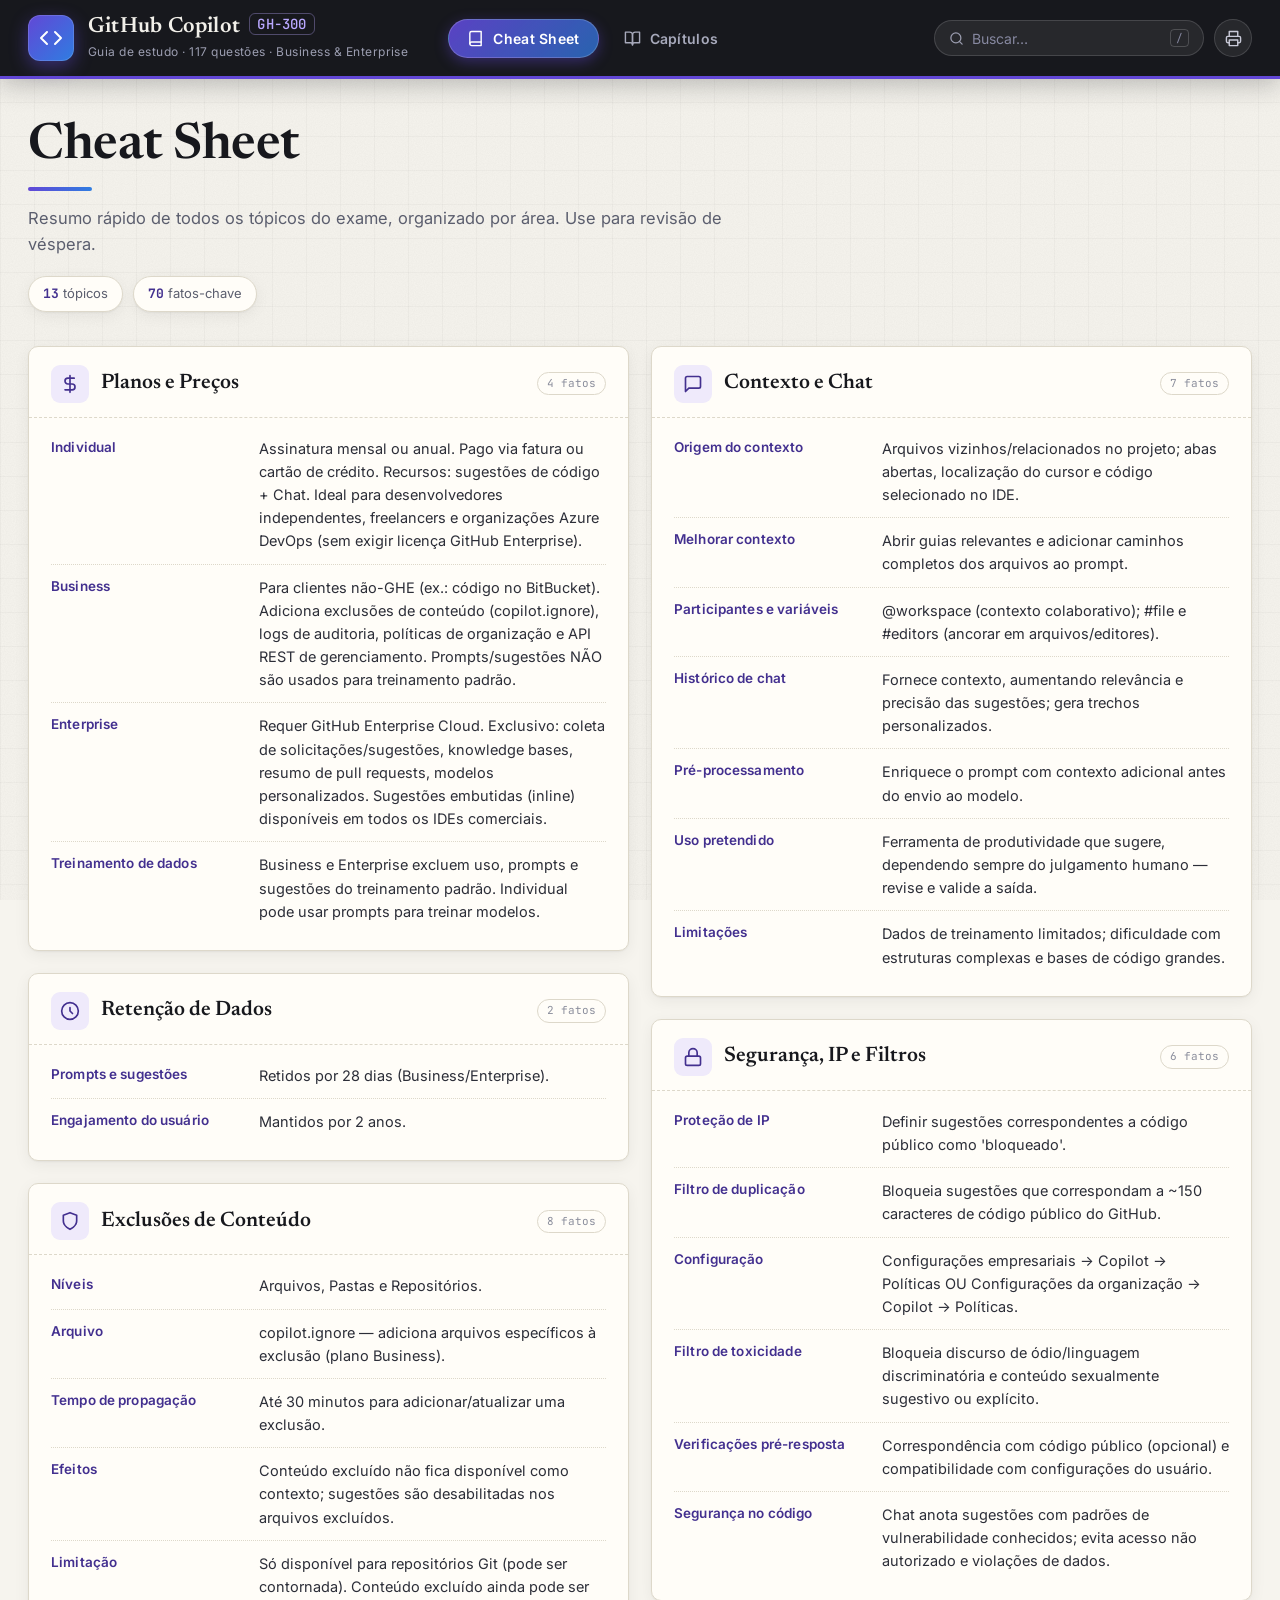
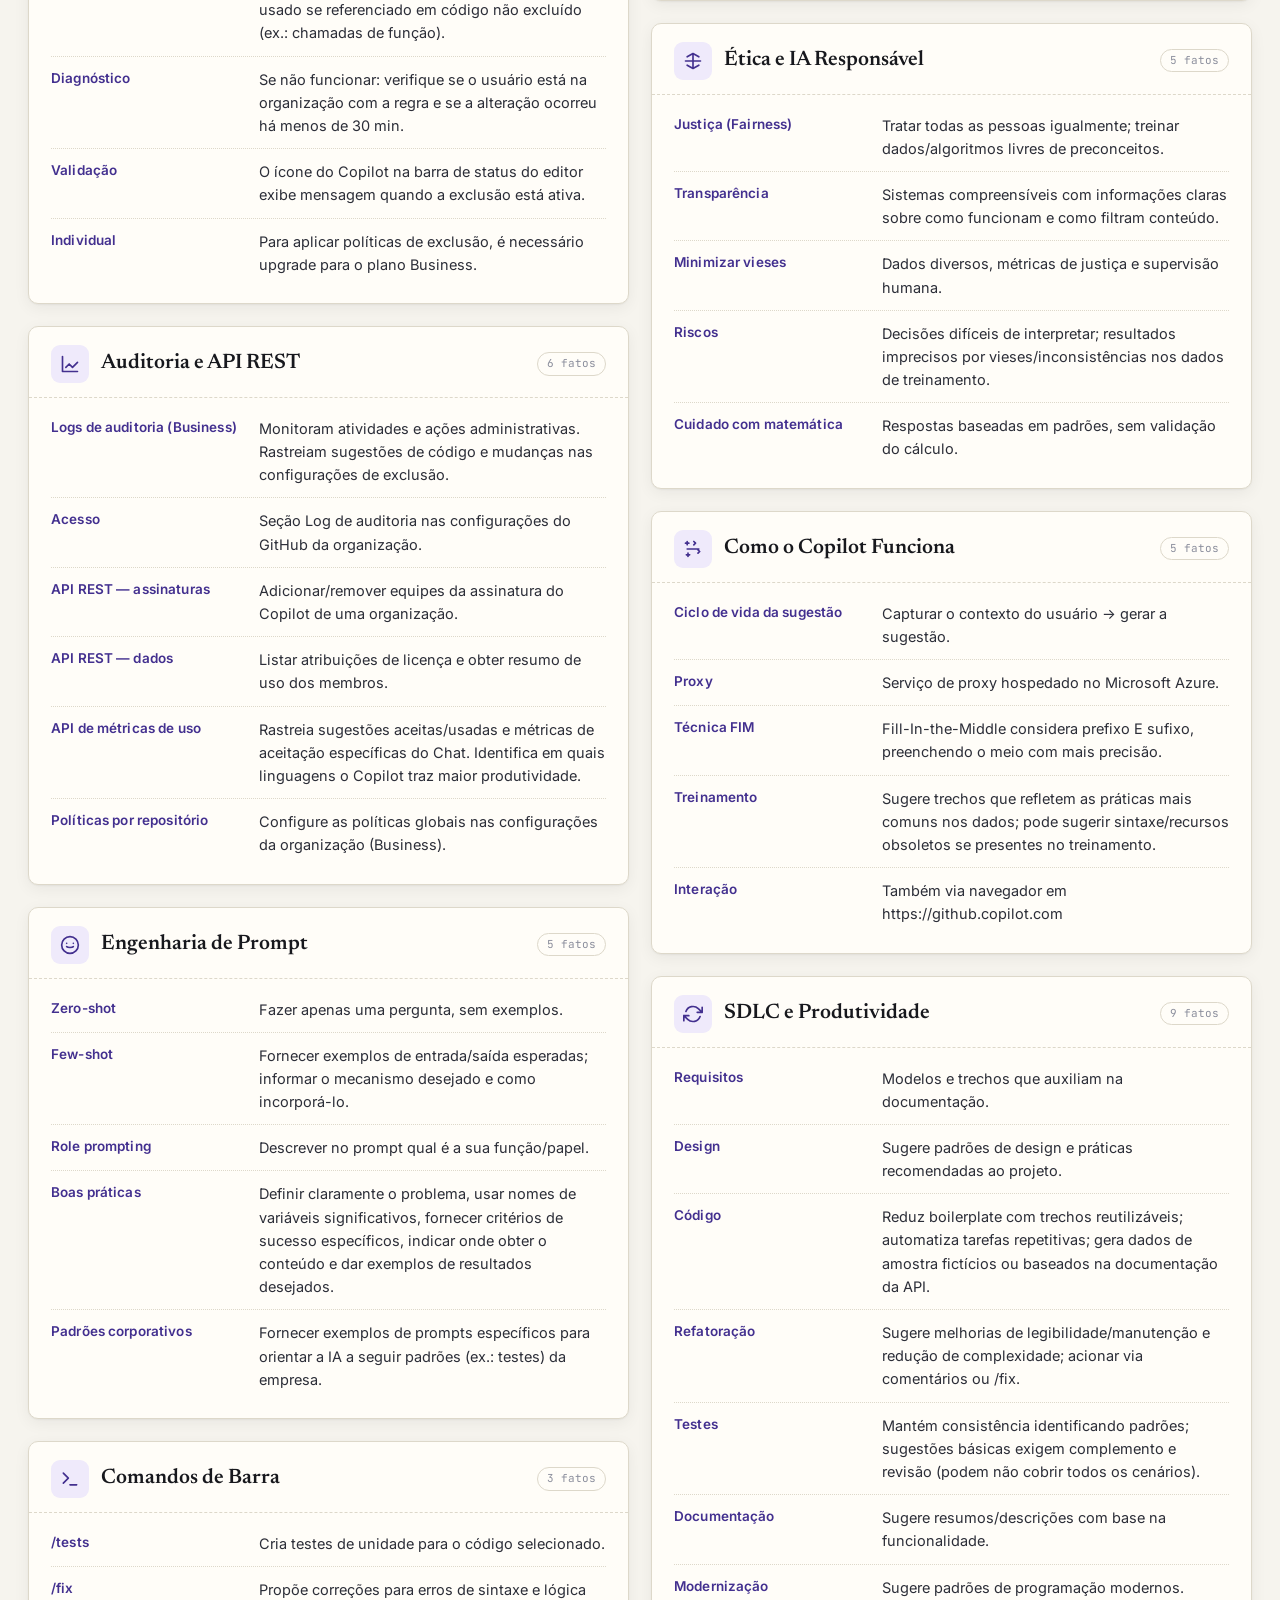
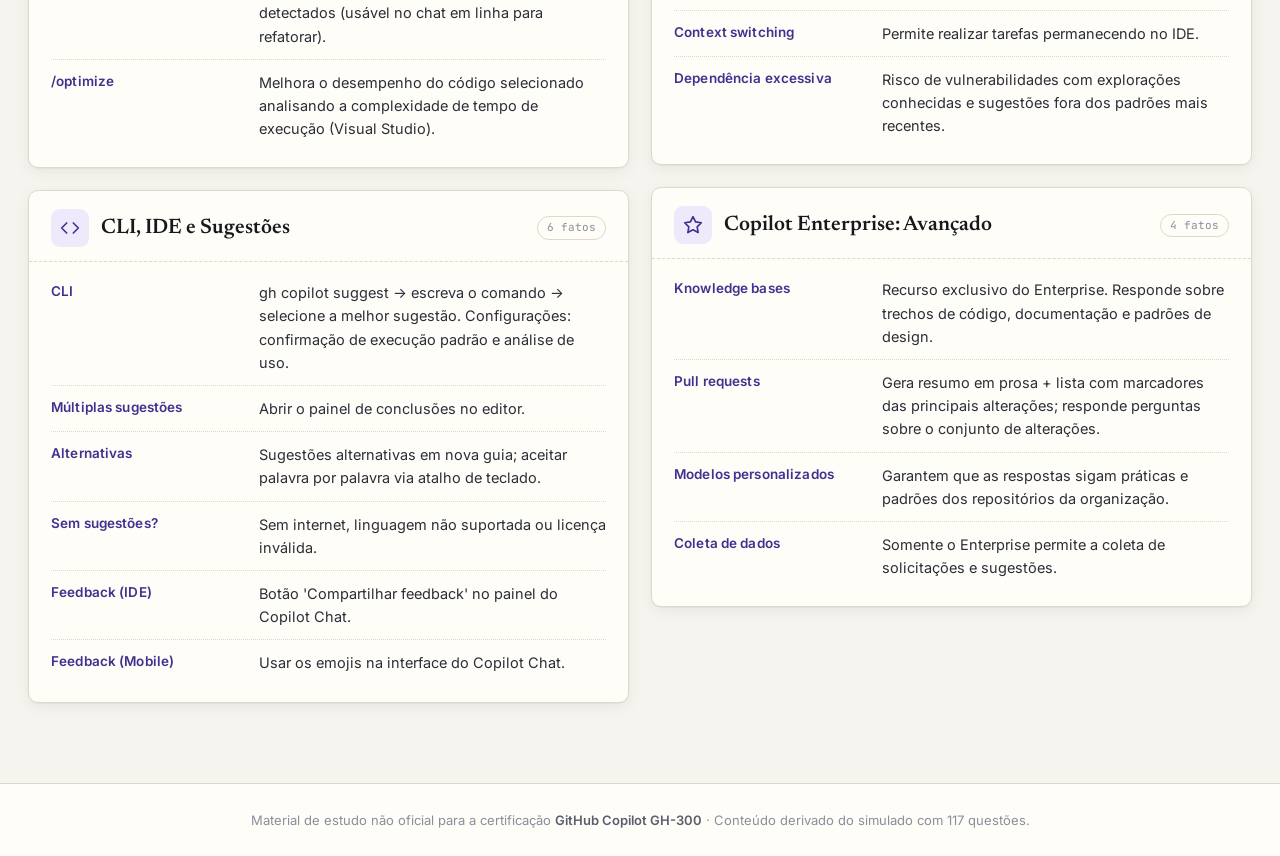
==== index.html @ 43fcfc00 "feat(core): initial version" ====
<!DOCTYPE html>
<html lang="pt-BR">
<head>
<meta charset="UTF-8">
<meta name="viewport" content="width=device-width, initial-scale=1.0">
<title>GH-300 · GitHub Copilot — Guia de Estudo</title>
<meta name="description" content="Cheat sheet e conteúdo das questões em capítulos para estudo da certificação GitHub Copilot GH-300.">
<link rel="preconnect" href="https://fonts.googleapis.com">
<link rel="preconnect" href="https://fonts.gstatic.com" crossorigin>
<link href="https://fonts.googleapis.com/css2?family=Newsreader:ital,opsz,wght@0,6..72,400;0,6..72,500;0,6..72,600;1,6..72,400&family=Inter:wght@400;500;600;700&family=JetBrains+Mono:wght@400;500&display=swap" rel="stylesheet">
<link rel="stylesheet" href="styles.css">
<link rel="icon" href="data:image/svg+xml,<svg xmlns='http://www.w3.org/2000/svg' viewBox='0 0 100 100'><text y='.9em' font-size='90'>📘</text></svg>">
</head>
<body>

<header class="site-header">
  <div class="header-inner">
    <div class="brand">
      <div class="brand-mark">
        <svg viewBox="0 0 24 24" fill="none" stroke="currentColor" stroke-width="2" stroke-linecap="round" stroke-linejoin="round"><polyline points="16 18 22 12 16 6"></polyline><polyline points="8 6 2 12 8 18"></polyline></svg>
      </div>
      <div class="brand-text">
        <h1>GitHub Copilot <span>GH-300</span></h1>
        <p>Guia de estudo · 117 questões · Business &amp; Enterprise</p>
      </div>
    </div>

    <nav class="tabs" role="tablist" aria-label="Seções">
      <button class="tab active" role="tab" data-tab="cheatsheet" aria-selected="true">
        <svg viewBox="0 0 24 24" fill="none" stroke="currentColor" stroke-width="2" stroke-linecap="round" stroke-linejoin="round"><path d="M4 19.5A2.5 2.5 0 0 1 6.5 17H20"></path><path d="M6.5 2H20v20H6.5A2.5 2.5 0 0 1 4 19.5v-15A2.5 2.5 0 0 1 6.5 2z"></path></svg>
        Cheat Sheet
      </button>
      <button class="tab" role="tab" data-tab="capitulos" aria-selected="false">
        <svg viewBox="0 0 24 24" fill="none" stroke="currentColor" stroke-width="2" stroke-linecap="round" stroke-linejoin="round"><path d="M2 3h6a4 4 0 0 1 4 4v14a3 3 0 0 0-3-3H2z"></path><path d="M22 3h-6a4 4 0 0 0-4 4v14a3 3 0 0 1 3-3h7z"></path></svg>
        Capítulos
      </button>
    </nav>

    <div class="header-tools">
      <div class="search-wrap">
        <svg class="search-icon" viewBox="0 0 24 24" fill="none" stroke="currentColor" stroke-width="2" stroke-linecap="round" stroke-linejoin="round"><circle cx="11" cy="11" r="8"></circle><line x1="21" y1="21" x2="16.65" y2="16.65"></line></svg>
        <input id="search" type="search" placeholder="Buscar…" autocomplete="off" aria-label="Buscar conteúdo">
        <kbd>/</kbd>
      </div>
      <button id="btn-print" class="icon-btn" title="Imprimir" aria-label="Imprimir">
        <svg viewBox="0 0 24 24" fill="none" stroke="currentColor" stroke-width="2" stroke-linecap="round" stroke-linejoin="round"><polyline points="6 9 6 2 18 2 18 9"></polyline><path d="M6 18H4a2 2 0 0 1-2-2v-5a2 2 0 0 1 2-2h16a2 2 0 0 1 2 2v5a2 2 0 0 1-2 2h-2"></path><rect x="6" y="14" width="12" height="8"></rect></svg>
      </button>
    </div>
  </div>
</header>

<main class="container">

  <!-- ═══════════ ABA: CHEAT SHEET ═══════════ -->
  <section id="view-cheatsheet" class="view active" role="tabpanel">
    <div class="view-intro">
      <h2>Cheat Sheet</h2>
      <p>Resumo rápido de todos os tópicos do exame, organizado por área. Use para revisão de véspera.</p>
      <div class="stat-row">
        <span class="stat"><strong id="stat-topics">0</strong> tópicos</span>
        <span class="stat"><strong id="stat-facts">0</strong> fatos-chave</span>
      </div>
    </div>
    <div id="cheatsheet-grid" class="cs-grid"></div>
    <p id="cs-empty" class="empty-msg hidden">Nenhum item encontrado para sua busca.</p>
  </section>

  <!-- ═══════════ ABA: CAPÍTULOS ═══════════ -->
  <section id="view-capitulos" class="view" role="tabpanel">
    <div class="chapters-layout">
      <aside class="chapter-nav" aria-label="Capítulos">
        <h3>Capítulos</h3>
        <ol id="chapter-list"></ol>
        <div class="nav-progress">
          <div class="progress-label"><span>Progresso de estudo</span><span id="progress-text">0 / 117</span></div>
          <div class="progress-bar"><div id="progress-fill"></div></div>
          <button id="btn-reset" class="btn-ghost">Limpar marcações</button>
        </div>
      </aside>

      <div class="chapter-content">
        <div class="view-intro">
          <h2>Conteúdo das Questões por Capítulo</h2>
          <p>As 117 questões do simulado agrupadas por tema, em formato de estudo: enunciado + resposta correta. Marque como estudado para acompanhar seu progresso.</p>
        </div>
        <div id="chapters-container"></div>
        <p id="ch-empty" class="empty-msg hidden">Nenhuma questão encontrada para sua busca.</p>
      </div>
    </div>
  </section>

</main>

<footer class="site-footer">
  <p>Material de estudo não oficial para a certificação <strong>GitHub Copilot GH-300</strong> · Conteúdo derivado do simulado com 117 questões.</p>
</footer>

<script src="data.js"></script>
<script src="cheatsheet.js"></script>
<script src="app.js"></script>
</body>
</html>
---- styles.css ----
/* ═══════════════════════════════════════════════
   GH-300 · Guia de Estudo — identidade visual
   Papel quente + tinta, serif de leitura,
   acento "Copilot" violeta/azul
   ═══════════════════════════════════════════════ */

:root {
  --ink: #17181d;
  --ink-2: #2c2e38;
  --ink-3: #5b5e6e;
  --ink-4: #8b8e9c;
  --paper: #f6f4ee;
  --paper-2: #fffdf8;
  --paper-3: #ece8dd;
  --line: #ddd8ca;
  --line-2: #c9c3b1;
  --accent: #6247d6;
  --accent-2: #2f7de1;
  --accent-soft: #efeafb;
  --accent-ink: #43308f;
  --green: #1a7f37;
  --green-soft: #e6f4ea;
  --amber: #9a6700;
  --header-h: 76px;
  --radius: 10px;
  --shadow-1: 0 1px 2px rgba(23, 24, 29, .05), 0 4px 16px rgba(23, 24, 29, .06);
  --shadow-2: 0 2px 6px rgba(23, 24, 29, .08), 0 14px 40px rgba(23, 24, 29, .12);
  --font-display: "Newsreader", Georgia, serif;
  --font-body: "Inter", system-ui, sans-serif;
  --font-mono: "JetBrains Mono", ui-monospace, monospace;
}

* { margin: 0; padding: 0; box-sizing: border-box; }

html { scroll-behavior: smooth; scroll-padding-top: calc(var(--header-h) + 24px); }

body {
  font-family: var(--font-body);
  background: var(--paper);
  color: var(--ink);
  line-height: 1.6;
  font-size: 16px;
  -webkit-font-smoothing: antialiased;
  position: relative;
}

/* textura de papel + grade sutil */
body::before {
  content: "";
  position: fixed;
  inset: 0;
  pointer-events: none;
  z-index: 0;
  background-image:
    url("data:image/svg+xml,%3Csvg xmlns='http://www.w3.org/2000/svg' width='140' height='140'%3E%3Cfilter id='n'%3E%3CfeTurbulence type='fractalNoise' baseFrequency='.9' numOctaves='2'/%3E%3CfeColorMatrix values='0 0 0 0 0 0 0 0 0 0 0 0 0 0 0 0 0 0 .035 0'/%3E%3C/filter%3E%3Crect width='140' height='140' filter='url(%23n)'/%3E%3C/svg%3E"),
    linear-gradient(rgba(23,24,29,.028) 1px, transparent 1px),
    linear-gradient(90deg, rgba(23,24,29,.028) 1px, transparent 1px);
  background-size: 140px 140px, 34px 34px, 34px 34px;
}

main, header, footer { position: relative; z-index: 1; }

::selection { background: var(--accent); color: #fff; }

mark {
  background: #ffe9a8;
  color: var(--ink);
  border-radius: 3px;
  padding: 0 2px;
}

.hidden { display: none !important; }

/* ═══════════ HEADER ═══════════ */

.site-header {
  position: sticky;
  top: 0;
  z-index: 50;
  background: var(--ink);
  color: #f2f0ea;
  border-bottom: 3px solid var(--accent);
  box-shadow: 0 6px 24px rgba(23, 24, 29, .25);
}

.header-inner {
  max-width: 1280px;
  margin: 0 auto;
  min-height: var(--header-h);
  padding: 12px 28px;
  display: flex;
  align-items: center;
  gap: 28px;
  flex-wrap: wrap;
}

.brand { display: flex; align-items: center; gap: 14px; }

.brand-mark {
  width: 46px; height: 46px;
  display: grid; place-items: center;
  border-radius: 12px;
  background: linear-gradient(135deg, var(--accent) 0%, var(--accent-2) 100%);
  color: #fff;
  box-shadow: 0 0 0 1px rgba(255,255,255,.14) inset, 0 6px 18px rgba(98, 71, 214, .45);
  flex-shrink: 0;
}
.brand-mark svg { width: 24px; height: 24px; }

.brand-text h1 {
  font-family: var(--font-display);
  font-size: 22px;
  font-weight: 600;
  letter-spacing: .01em;
  line-height: 1.15;
}
.brand-text h1 span {
  font-family: var(--font-mono);
  font-size: 14px;
  font-weight: 500;
  color: #b9a8ff;
  border: 1px solid rgba(185, 168, 255, .35);
  border-radius: 6px;
  padding: 1px 7px;
  vertical-align: 3px;
  margin-left: 4px;
}
.brand-text p {
  font-size: 12px;
  color: #9b9db0;
  letter-spacing: .04em;
  margin-top: 1px;
}

/* ── Abas ── */
.tabs { display: flex; gap: 6px; margin-left: 12px; }

.tab {
  appearance: none;
  border: 1px solid transparent;
  background: transparent;
  color: #a7a9bb;
  font-family: var(--font-body);
  font-size: 14px;
  font-weight: 600;
  letter-spacing: .02em;
  padding: 10px 18px;
  border-radius: 999px;
  cursor: pointer;
  display: inline-flex;
  align-items: center;
  gap: 9px;
  transition: color .25s, background .25s, border-color .25s, transform .15s;
  position: relative;
}
.tab svg { width: 17px; height: 17px; }
.tab:hover { color: #fff; background: rgba(255,255,255,.07); }
.tab:active { transform: scale(.97); }
.tab.active {
  color: #fff;
  background: linear-gradient(135deg, rgba(98,71,214,.9), rgba(47,125,225,.75));
  border-color: rgba(255,255,255,.18);
  box-shadow: 0 4px 14px rgba(98, 71, 214, .4);
}
.tab:focus-visible { outline: 2px solid #b9a8ff; outline-offset: 2px; }

/* ── Ferramentas ── */
.header-tools { margin-left: auto; display: flex; align-items: center; gap: 10px; }

.search-wrap {
  display: flex; align-items: center; gap: 8px;
  background: rgba(255,255,255,.07);
  border: 1px solid rgba(255,255,255,.14);
  border-radius: 999px;
  padding: 8px 14px;
  transition: border-color .25s, background .25s, box-shadow .25s;
}
.search-wrap:focus-within {
  border-color: var(--accent-2);
  background: rgba(255,255,255,.11);
  box-shadow: 0 0 0 3px rgba(47, 125, 225, .25);
}
.search-icon { width: 15px; height: 15px; color: #9b9db0; flex-shrink: 0; }
#search {
  appearance: none; border: none; background: transparent; outline: none;
  color: #f2f0ea; font-family: var(--font-body); font-size: 14px;
  width: 190px;
}
#search::placeholder { color: #8688a0; }
#search::-webkit-search-cancel-button { filter: invert(.7); cursor: pointer; }
.search-wrap kbd {
  font-family: var(--font-mono); font-size: 11px;
  color: #8688a0; border: 1px solid rgba(255,255,255,.18);
  border-radius: 4px; padding: 0 5px; line-height: 1.5;
}

.icon-btn {
  appearance: none; cursor: pointer;
  width: 38px; height: 38px;
  display: grid; place-items: center;
  background: rgba(255,255,255,.07);
  border: 1px solid rgba(255,255,255,.14);
  border-radius: 50%;
  color: #c9cad8;
  transition: color .2s, background .2s, transform .15s, border-color .2s;
}
.icon-btn svg { width: 17px; height: 17px; }
.icon-btn:hover { color: #fff; background: rgba(255,255,255,.14); border-color: rgba(255,255,255,.3); transform: rotate(-4deg); }

/* ═══════════ LAYOUT GERAL ═══════════ */

.container { max-width: 1280px; margin: 0 auto; padding: 40px 28px 80px; }

.view { display: none; }
.view.active { display: block; animation: viewIn .45s cubic-bezier(.22,.9,.35,1) both; }

@keyframes viewIn {
  from { opacity: 0; transform: translateY(14px); }
  to { opacity: 1; transform: none; }
}

.view-intro { margin-bottom: 34px; max-width: 720px; }
.view-intro h2 {
  font-family: var(--font-display);
  font-size: clamp(34px, 5vw, 50px);
  font-weight: 600;
  line-height: 1.08;
  letter-spacing: -.01em;
}
.view-intro h2::after {
  content: "";
  display: block;
  width: 64px; height: 4px;
  margin-top: 14px;
  border-radius: 2px;
  background: linear-gradient(90deg, var(--accent), var(--accent-2));
}
.view-intro p { margin-top: 14px; color: var(--ink-3); font-size: 16.5px; }

.stat-row { display: flex; gap: 10px; margin-top: 18px; flex-wrap: wrap; }
.stat {
  font-size: 13px; color: var(--ink-3);
  background: var(--paper-2);
  border: 1px solid var(--line);
  border-radius: 999px;
  padding: 6px 14px;
  box-shadow: var(--shadow-1);
}
.stat strong { color: var(--accent-ink); font-family: var(--font-mono); font-size: 13px; }

.empty-msg {
  text-align: center; color: var(--ink-4);
  font-family: var(--font-display); font-style: italic; font-size: 19px;
  padding: 60px 0;
}

/* ═══════════ CHEAT SHEET ═══════════ */

.cs-grid {
  columns: 2;
  column-gap: 22px;
}

.cs-card {
  break-inside: avoid;
  background: var(--paper-2);
  border: 1px solid var(--line);
  border-radius: var(--radius);
  margin-bottom: 22px;
  box-shadow: var(--shadow-1);
  overflow: hidden;
  position: relative;
  transition: box-shadow .3s, transform .3s, border-color .3s;
}
.cs-card::before {
  content: "";
  position: absolute; top: 0; left: 0; right: 0; height: 3px;
  background: linear-gradient(90deg, var(--accent), var(--accent-2));
  transform: scaleX(0);
  transform-origin: left;
  transition: transform .45s cubic-bezier(.22,.9,.35,1);
}
.cs-card:hover { box-shadow: var(--shadow-2); transform: translateY(-3px); border-color: var(--line-2); }
.cs-card:hover::before { transform: scaleX(1); }

.cs-card-head {
  display: flex; align-items: center; gap: 12px;
  padding: 18px 22px 14px;
  border-bottom: 1px dashed var(--line);
}
.cs-icon {
  width: 38px; height: 38px; flex-shrink: 0;
  display: grid; place-items: center;
  border-radius: 9px;
  background: var(--accent-soft);
  color: var(--accent-ink);
  transition: transform .35s cubic-bezier(.34,1.56,.64,1), background .3s;
}
.cs-icon svg { width: 20px; height: 20px; }
.cs-card:hover .cs-icon { transform: rotate(-6deg) scale(1.08); background: #e3daf8; }

.cs-card-head h3 {
  font-family: var(--font-display);
  font-size: 21px; font-weight: 600; line-height: 1.2;
}
.cs-card-head .cs-count {
  margin-left: auto;
  font-family: var(--font-mono); font-size: 11px;
  color: var(--ink-4);
  border: 1px solid var(--line);
  border-radius: 999px;
  padding: 2px 9px;
  white-space: nowrap;
}

.cs-items { padding: 8px 22px 16px; }

.cs-item {
  display: grid;
  grid-template-columns: minmax(120px, 190px) 1fr;
  gap: 4px 18px;
  padding: 11px 0;
  border-bottom: 1px dotted var(--line);
}
.cs-item:last-child { border-bottom: none; }
.cs-item dt {
  font-weight: 600; font-size: 13.5px; color: var(--accent-ink);
  letter-spacing: .01em;
}
.cs-item dd { font-size: 14.5px; color: var(--ink-2); }
.cs-item dd code, .q-answer code, .q-text code {
  font-family: var(--font-mono); font-size: .88em;
  background: var(--paper-3); border: 1px solid var(--line);
  border-radius: 4px; padding: 1px 5px; color: var(--ink-2);
}

/* ═══════════ CAPÍTULOS ═══════════ */

.chapters-layout { display: grid; grid-template-columns: 268px 1fr; gap: 36px; align-items: start; }

/* ── Nav lateral sticky ── */
.chapter-nav {
  position: sticky;
  top: calc(var(--header-h) + 26px);
  background: var(--paper-2);
  border: 1px solid var(--line);
  border-radius: var(--radius);
  box-shadow: var(--shadow-1);
  padding: 18px 0 14px;
  max-height: calc(100vh - var(--header-h) - 52px);
  overflow-y: auto;
  scrollbar-width: thin;
}
.chapter-nav > h3 {
  font-family: var(--font-mono);
  font-size: 11px; font-weight: 500;
  text-transform: uppercase; letter-spacing: .14em;
  color: var(--ink-4);
  padding: 0 18px 12px;
  border-bottom: 1px solid var(--line);
}
.chapter-nav ol { list-style: none; counter-reset: none; padding: 8px 10px; }

.chapter-nav li a {
  display: flex; align-items: baseline; gap: 10px;
  padding: 8px 10px;
  border-radius: 8px;
  text-decoration: none;
  color: var(--ink-2);
  font-size: 13.5px; font-weight: 500;
  line-height: 1.35;
  transition: background .2s, color .2s, padding-left .2s;
  border-left: 2px solid transparent;
}
.chapter-nav li a .nav-num {
  font-family: var(--font-mono); font-size: 11px;
  color: var(--ink-4); flex-shrink: 0; width: 20px;
}
.chapter-nav li a .nav-count {
  margin-left: auto;
  font-family: var(--font-mono); font-size: 10.5px;
  color: var(--ink-4);
  background: var(--paper-3);
  border-radius: 999px; padding: 1px 7px;
  flex-shrink: 0;
}
.chapter-nav li a:hover { background: var(--accent-soft); color: var(--accent-ink); padding-left: 14px; }
.chapter-nav li a.current {
  background: var(--accent-soft);
  color: var(--accent-ink);
  border-left-color: var(--accent);
  font-weight: 600;
}

.nav-progress { padding: 14px 18px 6px; border-top: 1px solid var(--line); margin-top: 8px; }
.progress-label {
  display: flex; justify-content: space-between;
  font-family: var(--font-mono); font-size: 11px;
  color: var(--ink-4); margin-bottom: 8px;
}
.progress-bar {
  height: 8px; border-radius: 99px;
  background: var(--paper-3);
  border: 1px solid var(--line);
  overflow: hidden;
}
#progress-fill {
  height: 100%; width: 0%;
  border-radius: 99px;
  background: linear-gradient(90deg, var(--accent), var(--accent-2));
  transition: width .6s cubic-bezier(.22,.9,.35,1);
  position: relative;
}
.btn-ghost {
  margin-top: 12px; width: 100%;
  appearance: none; cursor: pointer;
  background: transparent;
  border: 1px solid var(--line-2);
  border-radius: 8px;
  color: var(--ink-3);
  font-family: var(--font-body); font-size: 12.5px; font-weight: 500;
  padding: 7px 0;
  transition: color .2s, border-color .2s, background .2s;
}
.btn-ghost:hover { color: var(--accent-ink); border-color: var(--accent); background: var(--accent-soft); }

/* ── Capítulo ── */
.chapter {
  margin-bottom: 56px;
  scroll-margin-top: calc(var(--header-h) + 24px);
}

.chapter-head {
  display: flex; gap: 20px; align-items: flex-start;
  padding-bottom: 18px;
  border-bottom: 2px solid var(--ink);
  margin-bottom: 22px;
}
.chapter-bignum {
  font-family: var(--font-display);
  font-size: 76px; font-weight: 600;
  line-height: .85;
  color: transparent;
  -webkit-text-stroke: 1.6px var(--accent);
  letter-spacing: -.02em;
  flex-shrink: 0;
  transition: color .4s, transform .4s;
  user-select: none;
}
.chapter:hover .chapter-bignum { color: var(--accent-soft); transform: translateY(-2px); }

.chapter-head h3 {
  font-family: var(--font-display);
  font-size: clamp(24px, 3vw, 32px);
  font-weight: 600; line-height: 1.15;
}
.chapter-head .chapter-kicker {
  font-family: var(--font-mono); font-size: 11px;
  text-transform: uppercase; letter-spacing: .16em;
  color: var(--accent-ink);
  display: block; margin-bottom: 6px;
}
.chapter-head p { color: var(--ink-3); font-size: 14.5px; margin-top: 6px; }
.chapter-meta {
  margin-left: auto; text-align: right; flex-shrink: 0;
  font-family: var(--font-mono); font-size: 11.5px; color: var(--ink-4);
}
.chapter-meta strong { display: block; font-size: 20px; color: var(--ink-2); font-family: var(--font-display); }

/* ── Cartão de questão (formato estudo) ── */
.q-card {
  background: var(--paper-2);
  border: 1px solid var(--line);
  border-left: 3px solid var(--line-2);
  border-radius: var(--radius);
  padding: 18px 22px 16px;
  margin-bottom: 14px;
  box-shadow: var(--shadow-1);
  transition: border-left-color .3s, box-shadow .3s, transform .25s, opacity .3s;
}
.q-card:hover { border-left-color: var(--accent); box-shadow: var(--shadow-2); transform: translateX(3px); }
.q-card.studied { border-left-color: var(--green); background: #fbfdf9; }
.q-card.studied .q-badge { background: var(--green-soft); color: var(--green); border-color: #bfe3c9; }

.q-top { display: flex; align-items: center; gap: 10px; margin-bottom: 10px; }
.q-badge {
  font-family: var(--font-mono); font-size: 11px; font-weight: 500;
  color: var(--accent-ink);
  background: var(--accent-soft);
  border: 1px solid #d9cff5;
  border-radius: 999px;
  padding: 2px 10px;
  letter-spacing: .03em;
  transition: background .3s, color .3s, border-color .3s;
}
.q-tag {
  font-size: 11px; font-weight: 500;
  color: var(--ink-4);
  font-family: var(--font-mono);
}

.q-studied-label {
  margin-left: auto;
  display: inline-flex; align-items: center; gap: 7px;
  font-size: 12px; color: var(--ink-4);
  cursor: pointer; user-select: none;
  padding: 3px 4px; border-radius: 6px;
  transition: color .2s;
}
.q-studied-label:hover { color: var(--green); }
.q-studied-label input {
  appearance: none; cursor: pointer;
  width: 17px; height: 17px;
  border: 1.5px solid var(--line-2);
  border-radius: 5px;
  background: var(--paper-2);
  display: grid; place-items: center;
  transition: background .2s, border-color .2s, transform .15s;
  flex-shrink: 0;
}
.q-studied-label input::after {
  content: "";
  width: 9px; height: 5px;
  border-left: 2px solid #fff; border-bottom: 2px solid #fff;
  transform: rotate(-45deg) scale(0);
  transition: transform .2s cubic-bezier(.34,1.56,.64,1);
  margin-top: -2px;
}
.q-studied-label input:checked { background: var(--green); border-color: var(--green); }
.q-studied-label input:checked::after { transform: rotate(-45deg) scale(1); }
.q-studied-label input:focus-visible { outline: 2px solid var(--accent); outline-offset: 2px; }
.q-card.studied .q-studied-label { color: var(--green); font-weight: 500; }

.q-text {
  font-family: var(--font-display);
  font-size: 18.5px; font-weight: 500;
  line-height: 1.45; color: var(--ink);
}

.q-answers { margin-top: 12px; padding-left: 2px; }
.q-answers-label {
  font-family: var(--font-mono); font-size: 10.5px;
  text-transform: uppercase; letter-spacing: .14em;
  color: var(--green); font-weight: 500;
  display: flex; align-items: center; gap: 7px;
  margin-bottom: 8px;
}
.q-answers-label::after { content: ""; flex: 1; height: 1px; background: linear-gradient(90deg, #cbe5d3, transparent); }
.q-answers-label svg { width: 13px; height: 13px; }

.q-answer {
  display: flex; gap: 11px; align-items: flex-start;
  background: var(--green-soft);
  border: 1px solid #cfe8d6;
  border-radius: 8px;
  padding: 10px 14px;
  margin-bottom: 7px;
  font-size: 14.5px; color: #1c3a26;
}
.q-answer:last-child { margin-bottom: 0; }
.q-letter {
  font-family: var(--font-mono); font-size: 11.5px; font-weight: 500;
  color: #fff; background: var(--green);
  border-radius: 6px; padding: 1px 8px;
  margin-top: 2px; flex-shrink: 0;
}

/* ═══════════ FOOTER ═══════════ */

.site-footer {
  border-top: 1px solid var(--line);
  background: var(--paper-2);
  padding: 26px 28px;
  text-align: center;
}
.site-footer p { font-size: 13px; color: var(--ink-4); }
.site-footer strong { color: var(--ink-3); font-weight: 600; }

/* ═══════════ REVEAL ═══════════ */

.reveal { opacity: 0; transform: translateY(20px); transition: opacity .55s ease, transform .55s cubic-bezier(.22,.9,.35,1); }
.reveal.visible { opacity: 1; transform: none; }

@media (prefers-reduced-motion: reduce) {
  *, *::before, *::after { animation-duration: .01ms !important; transition-duration: .01ms !important; }
  html { scroll-behavior: auto; }
  .reveal { opacity: 1; transform: none; }
}

/* ═══════════ RESPONSIVO ═══════════ */

@media (max-width: 1080px) {
  .cs-grid { columns: 1; }
  .chapters-layout { grid-template-columns: 1fr; }
  .chapter-nav { position: static; max-height: none; }
  .chapter-nav ol { display: flex; flex-wrap: wrap; gap: 4px; }
  .chapter-nav li a { white-space: nowrap; border: 1px solid var(--line); border-left-width: 2px; }
  .nav-progress { display: none; }
}

@media (max-width: 860px) {
  .header-inner { gap: 14px; padding: 12px 18px; }
  .tabs { margin-left: 0; order: 3; width: 100%; }
  .tab { flex: 1; justify-content: center; }
  .header-tools { order: 2; }
  #search { width: 130px; }
  .container { padding: 28px 18px 60px; }
  .chapter-head { flex-wrap: wrap; }
  .chapter-bignum { font-size: 56px; }
  .chapter-meta { margin-left: 0; text-align: left; }
  .cs-item { grid-template-columns: 1fr; gap: 2px; }
}

/* ═══════════ IMPRESSÃO ═══════════ */

@media print {
  .site-header, .chapter-nav, .site-footer, .q-studied-label, #btn-print { display: none !important; }
  body { background: #fff; }
  body::before { display: none; }
  .view { display: block !important; page-break-before: always; }
  .q-card, .cs-card { box-shadow: none; break-inside: avoid; }
  .container { max-width: none; padding: 0; }
}
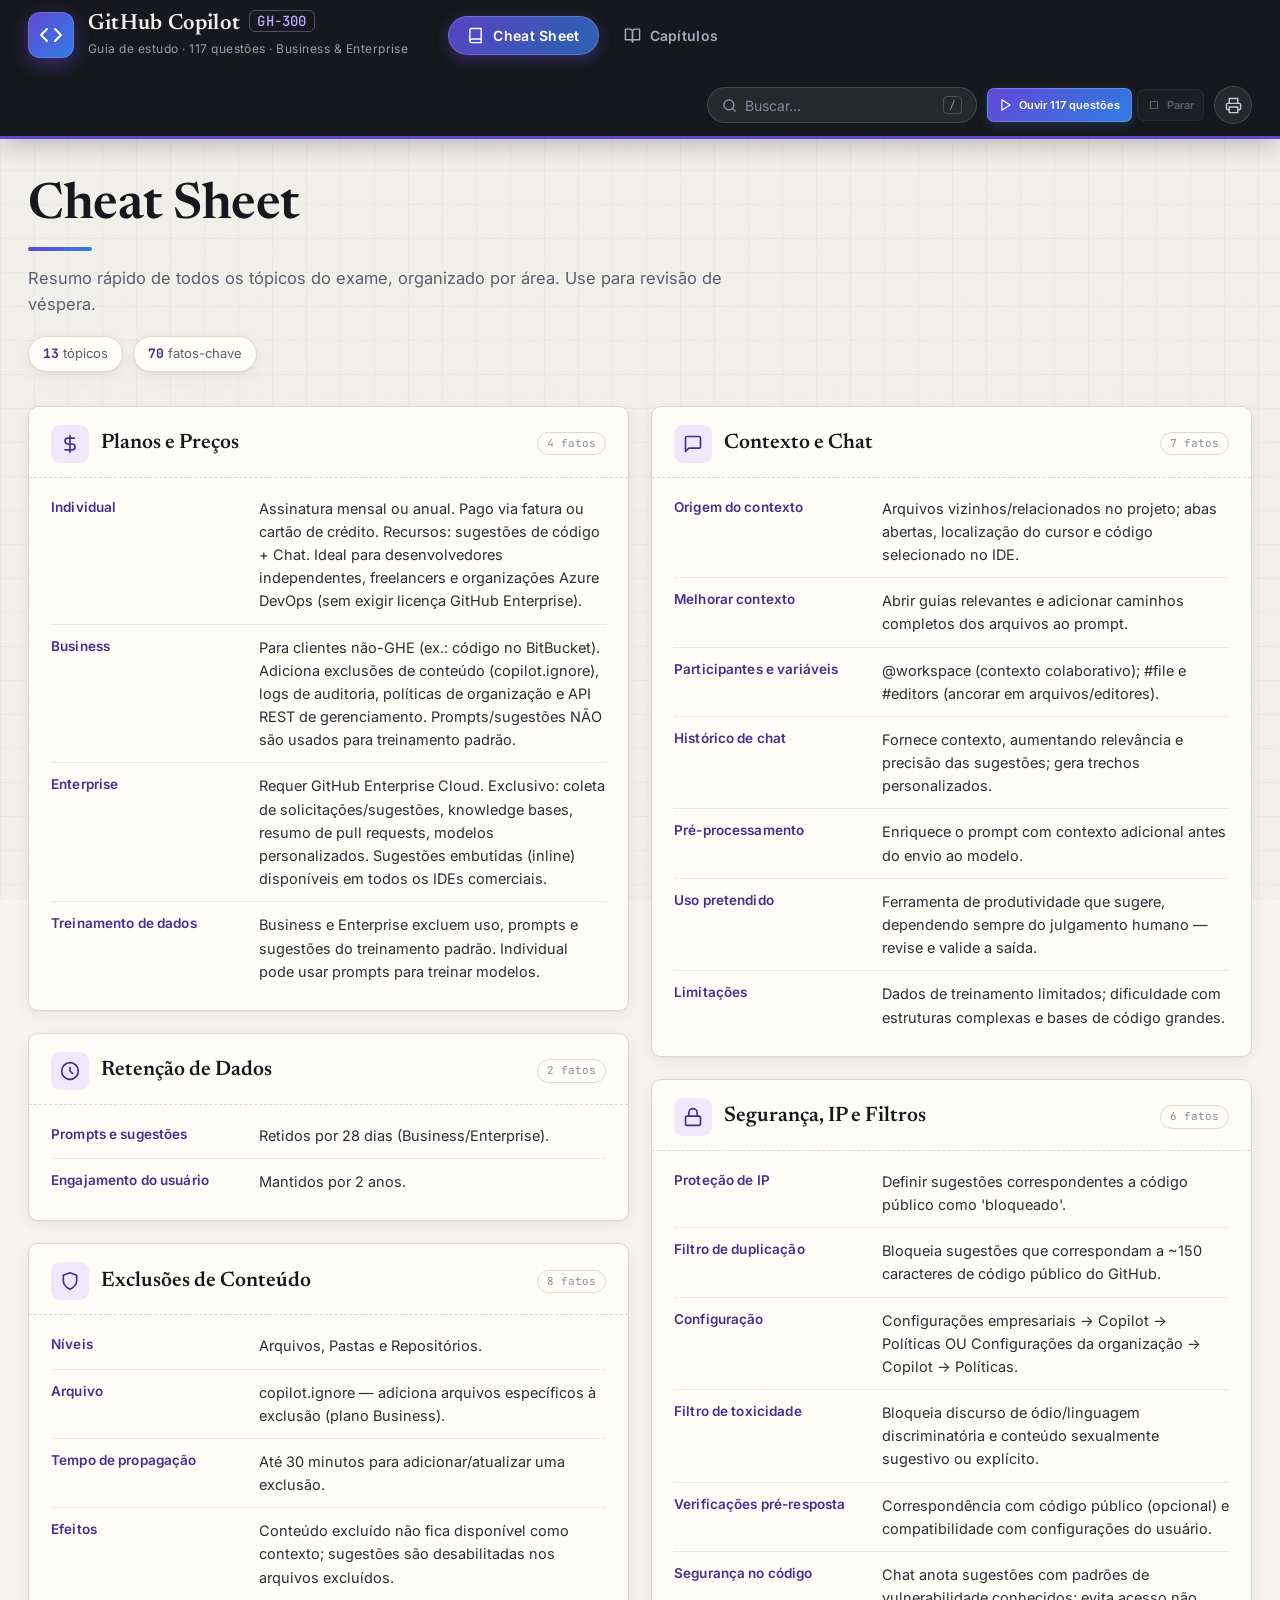
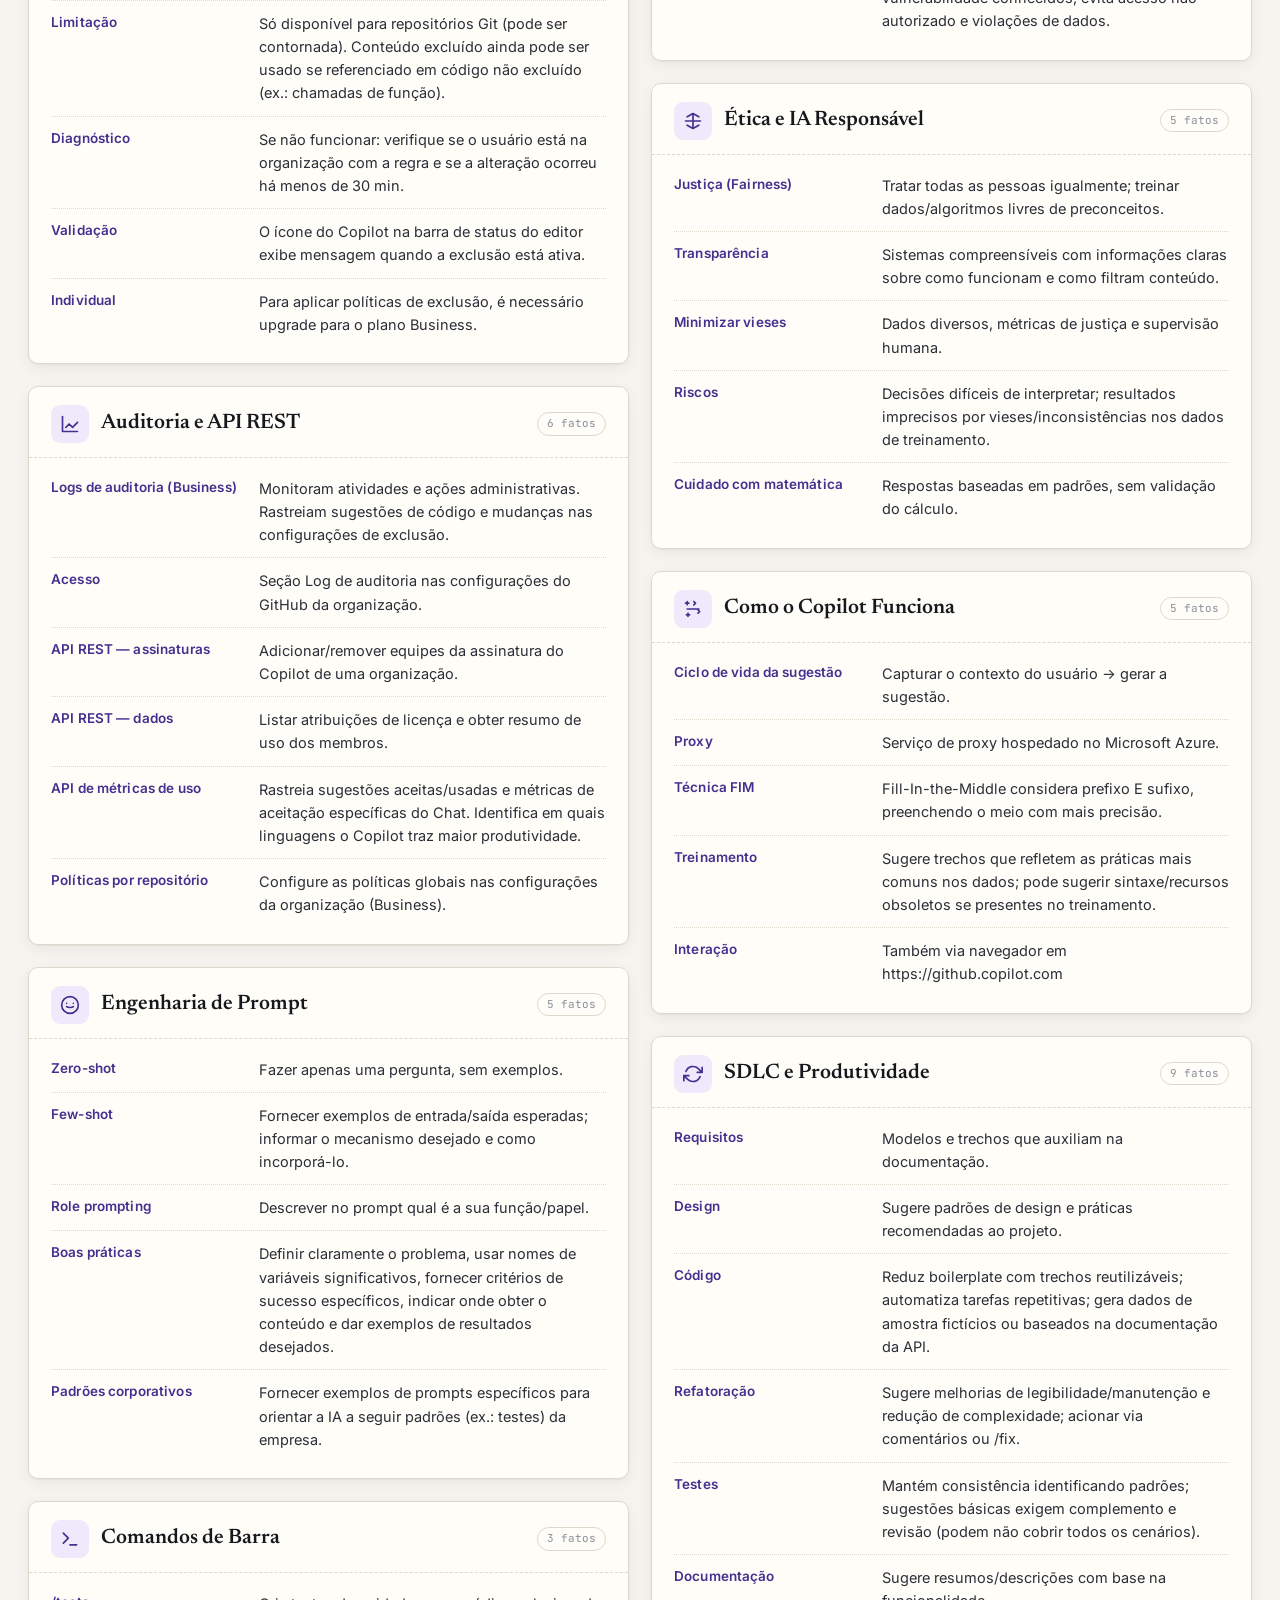
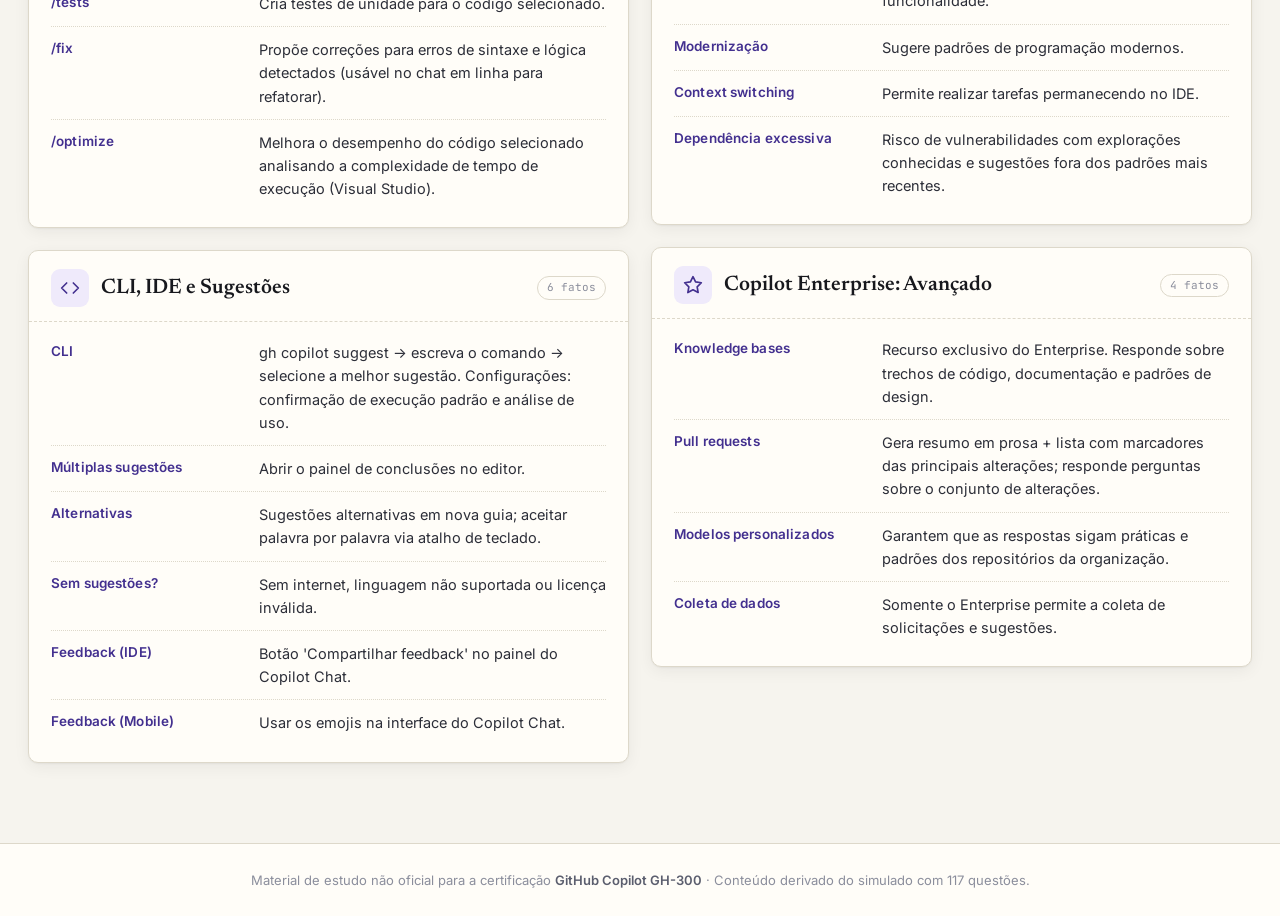
==== commit 5623440a: "feat(audio): include audio" ====
--- a/index.html
+++ b/index.html
@@ -41,6 +41,28 @@
         <svg class="search-icon" viewBox="0 0 24 24" fill="none" stroke="currentColor" stroke-width="2" stroke-linecap="round" stroke-linejoin="round"><circle cx="11" cy="11" r="8"></circle><line x1="21" y1="21" x2="16.65" y2="16.65"></line></svg>
         <input id="search" type="search" placeholder="Buscar…" autocomplete="off" aria-label="Buscar conteúdo">
         <kbd>/</kbd>
+      </div>
+      <div class="speech-global" id="speech-global" aria-label="Leitura sequencial das questões">
+        <div class="speech-global-actions">
+          <button id="btn-speech-all" class="speech-global-btn" type="button" aria-label="Ler todas as 117 questões" aria-pressed="false">
+            <svg class="speech-global-icon-play" viewBox="0 0 24 24" fill="none" stroke="currentColor" stroke-width="2" stroke-linecap="round" stroke-linejoin="round" aria-hidden="true">
+              <polygon points="5 3 19 12 5 21 5 3"></polygon>
+            </svg>
+            <svg class="speech-global-icon-pause" viewBox="0 0 24 24" fill="none" stroke="currentColor" stroke-width="2" stroke-linecap="round" stroke-linejoin="round" aria-hidden="true">
+              <rect x="6" y="4" width="4" height="16"></rect>
+              <rect x="14" y="4" width="4" height="16"></rect>
+            </svg>
+            <span data-speech-all-label>Ouvir 117 questões</span>
+          </button>
+          <button id="btn-speech-all-stop" class="speech-global-stop" type="button" aria-label="Parar leitura geral" disabled>
+            <svg viewBox="0 0 24 24" fill="none" stroke="currentColor" stroke-width="2" stroke-linecap="round" stroke-linejoin="round" aria-hidden="true">
+              <rect x="6" y="6" width="12" height="12"></rect>
+            </svg>
+            <span>Parar</span>
+          </button>
+        </div>
+        <output id="speech-global-status" class="speech-global-status" role="status" aria-live="polite">Pronto para ler 117 questões</output>
+        <span id="speech-global-voice" class="speech-global-voice" aria-live="polite"></span>
       </div>
       <button id="btn-print" class="icon-btn" title="Imprimir" aria-label="Imprimir">
         <svg viewBox="0 0 24 24" fill="none" stroke="currentColor" stroke-width="2" stroke-linecap="round" stroke-linejoin="round"><polyline points="6 9 6 2 18 2 18 9"></polyline><path d="M6 18H4a2 2 0 0 1-2-2v-5a2 2 0 0 1 2-2h16a2 2 0 0 1 2 2v5a2 2 0 0 1-2 2h-2"></path><rect x="6" y="14" width="12" height="8"></rect></svg>
--- a/styles.css
+++ b/styles.css
@@ -207,6 +207,67 @@
 .icon-btn svg { width: 17px; height: 17px; }
 .icon-btn:hover { color: #fff; background: rgba(255,255,255,.14); border-color: rgba(255,255,255,.3); transform: rotate(-4deg); }
 
+.speech-global {
+  display: flex; align-items: center; gap: 8px;
+  position: relative;
+  color: #d8d9e4;
+}
+.speech-global-actions { display: flex; align-items: center; gap: 5px; }
+.speech-global-btn, .speech-global-stop {
+  appearance: none; cursor: pointer;
+  display: inline-flex; align-items: center; gap: 6px;
+  border-radius: 7px;
+  font-family: var(--font-body); font-size: 11px; font-weight: 600;
+  line-height: 1; transition: color .2s, background .2s, border-color .2s, transform .15s;
+}
+.speech-global-btn {
+  color: #fff; background: linear-gradient(135deg, var(--accent), var(--accent-2));
+  border: 1px solid rgba(255,255,255,.2);
+  padding: 9px 11px;
+  box-shadow: 0 3px 10px rgba(47, 125, 225, .25);
+}
+.speech-global-btn:hover:not(:disabled) { filter: brightness(1.1); }
+.speech-global-btn:active, .speech-global-stop:active { transform: scale(.97); }
+.speech-global-btn:focus-visible, .speech-global-stop:focus-visible { outline: 2px solid #b9a8ff; outline-offset: 2px; }
+.speech-global-btn svg, .speech-global-stop svg { width: 14px; height: 14px; flex-shrink: 0; }
+.speech-global-icon-pause { display: none; }
+.speech-global.is-playing .speech-global-icon-play { display: none; }
+.speech-global.is-playing .speech-global-icon-pause { display: block; }
+.speech-global-btn:disabled { cursor: not-allowed; opacity: .45; }
+.speech-global-stop {
+  color: #c9cad8; background: rgba(255,255,255,.07);
+  border: 1px solid rgba(255,255,255,.14);
+  padding: 8px 9px;
+}
+.speech-global-stop:hover:not(:disabled) { color: #fff; background: rgba(255,255,255,.14); border-color: rgba(255,255,255,.3); }
+.speech-global-stop:disabled { cursor: not-allowed; opacity: .4; }
+.speech-global-status {
+  position: absolute; top: calc(100% + 7px); right: 0;
+  width: max-content; max-width: 300px;
+  padding: 4px 8px;
+  border: 1px solid rgba(255,255,255,.14);
+  border-radius: 5px;
+  background: var(--ink);
+  color: #a7a9bb;
+  font-family: var(--font-mono); font-size: 9px;
+  pointer-events: none;
+  opacity: 0;
+  transform: translateY(-3px);
+  transition: opacity .2s, transform .2s;
+  z-index: 60;
+}
+.speech-global:hover .speech-global-status,
+.speech-global:focus-within .speech-global-status,
+.speech-global[data-state="playing"] .speech-global-status,
+.speech-global[data-state="paused"] .speech-global-status,
+.speech-global[data-state="error"] .speech-global-status,
+.speech-global[data-state="complete"] .speech-global-status { opacity: 1; transform: none; }
+.speech-global-voice {
+  position: absolute; width: 1px; height: 1px;
+  overflow: hidden; clip: rect(0 0 0 0); clip-path: inset(50%);
+  white-space: nowrap;
+}
+
 /* ═══════════ LAYOUT GERAL ═══════════ */
 
 .container { max-width: 1280px; margin: 0 auto; padding: 40px 28px 80px; }
@@ -476,9 +537,12 @@
   padding: 18px 22px 16px;
   margin-bottom: 14px;
   box-shadow: var(--shadow-1);
+  scroll-margin-top: calc(var(--header-h) + 24px);
   transition: border-left-color .3s, box-shadow .3s, transform .25s, opacity .3s;
 }
-.q-card:hover { border-left-color: var(--accent); box-shadow: var(--shadow-2); transform: translateX(3px); }
+.q-card:hover, .q-card.speech-current { border-left-color: var(--accent); box-shadow: var(--shadow-2); }
+.q-card:hover { transform: translateX(3px); }
+.q-card.speech-current { transform: none; }
 .q-card.studied { border-left-color: var(--green); background: #fbfdf9; }
 .q-card.studied .q-badge { background: var(--green-soft); color: var(--green); border-color: #bfe3c9; }
 
@@ -537,6 +601,39 @@
   line-height: 1.45; color: var(--ink);
 }
 
+.q-audio-controls {
+  display: flex; align-items: center; gap: 8px;
+  margin-top: 12px;
+}
+.q-audio-btn, .q-audio-stop {
+  appearance: none; cursor: pointer;
+  display: inline-flex; align-items: center; gap: 7px;
+  border-radius: 7px;
+  font-family: var(--font-body); font-size: 12px; font-weight: 600;
+  line-height: 1; transition: color .2s, background .2s, border-color .2s, transform .15s;
+}
+.q-audio-btn {
+  color: #fff; background: var(--accent);
+  border: 1px solid var(--accent);
+  padding: 9px 12px;
+}
+.q-audio-btn:hover:not(:disabled) { background: var(--accent-ink); border-color: var(--accent-ink); }
+.q-audio-btn:disabled { cursor: not-allowed; opacity: .45; }
+.q-audio-btn:active, .q-audio-stop:active { transform: scale(.97); }
+.q-audio-btn:focus-visible, .q-audio-stop:focus-visible { outline: 2px solid var(--accent); outline-offset: 2px; }
+.q-audio-btn svg, .q-audio-stop svg { width: 14px; height: 14px; flex-shrink: 0; }
+.q-audio-icon-pause { display: none; }
+.q-card.speech-playing .q-audio-icon-play { display: none; }
+.q-card.speech-playing .q-audio-icon-pause { display: block; }
+.q-card.speech-paused .q-audio-icon-pause { display: none; }
+.q-audio-stop {
+  color: var(--ink-3); background: transparent;
+  border: 1px solid var(--line-2);
+  padding: 8px 11px;
+}
+.q-audio-stop:hover:not(:disabled) { color: var(--accent-ink); background: var(--accent-soft); border-color: var(--accent); }
+.q-audio-stop:disabled { cursor: not-allowed; opacity: .45; }
+
 .q-answers { margin-top: 12px; padding-left: 2px; }
 .q-answers-label {
   font-family: var(--font-mono); font-size: 10.5px;
@@ -604,6 +701,7 @@
   .tab { flex: 1; justify-content: center; }
   .header-tools { order: 2; }
   #search { width: 130px; }
+  .speech-global-status { right: auto; left: 0; }
   .container { padding: 28px 18px 60px; }
   .chapter-head { flex-wrap: wrap; }
   .chapter-bignum { font-size: 56px; }
@@ -611,10 +709,22 @@
   .cs-item { grid-template-columns: 1fr; gap: 2px; }
 }
 
+@media (max-width: 560px) {
+  .header-tools { width: 100%; }
+  .search-wrap { flex: 1; }
+  #search { width: 100%; }
+  .speech-global { margin-left: auto; }
+  .speech-global-status { right: 0; left: auto; }
+  .speech-global-btn span { display: none; }
+  .speech-global-btn { padding: 9px; }
+  .speech-global-stop span { display: none; }
+  .speech-global-stop { padding: 8px; }
+}
+
 /* ═══════════ IMPRESSÃO ═══════════ */
 
 @media print {
-  .site-header, .chapter-nav, .site-footer, .q-studied-label, #btn-print { display: none !important; }
+  .site-header, .chapter-nav, .site-footer, .q-studied-label, .q-audio-controls, .speech-global, #btn-print { display: none !important; }
   body { background: #fff; }
   body::before { display: none; }
   .view { display: block !important; page-break-before: always; }
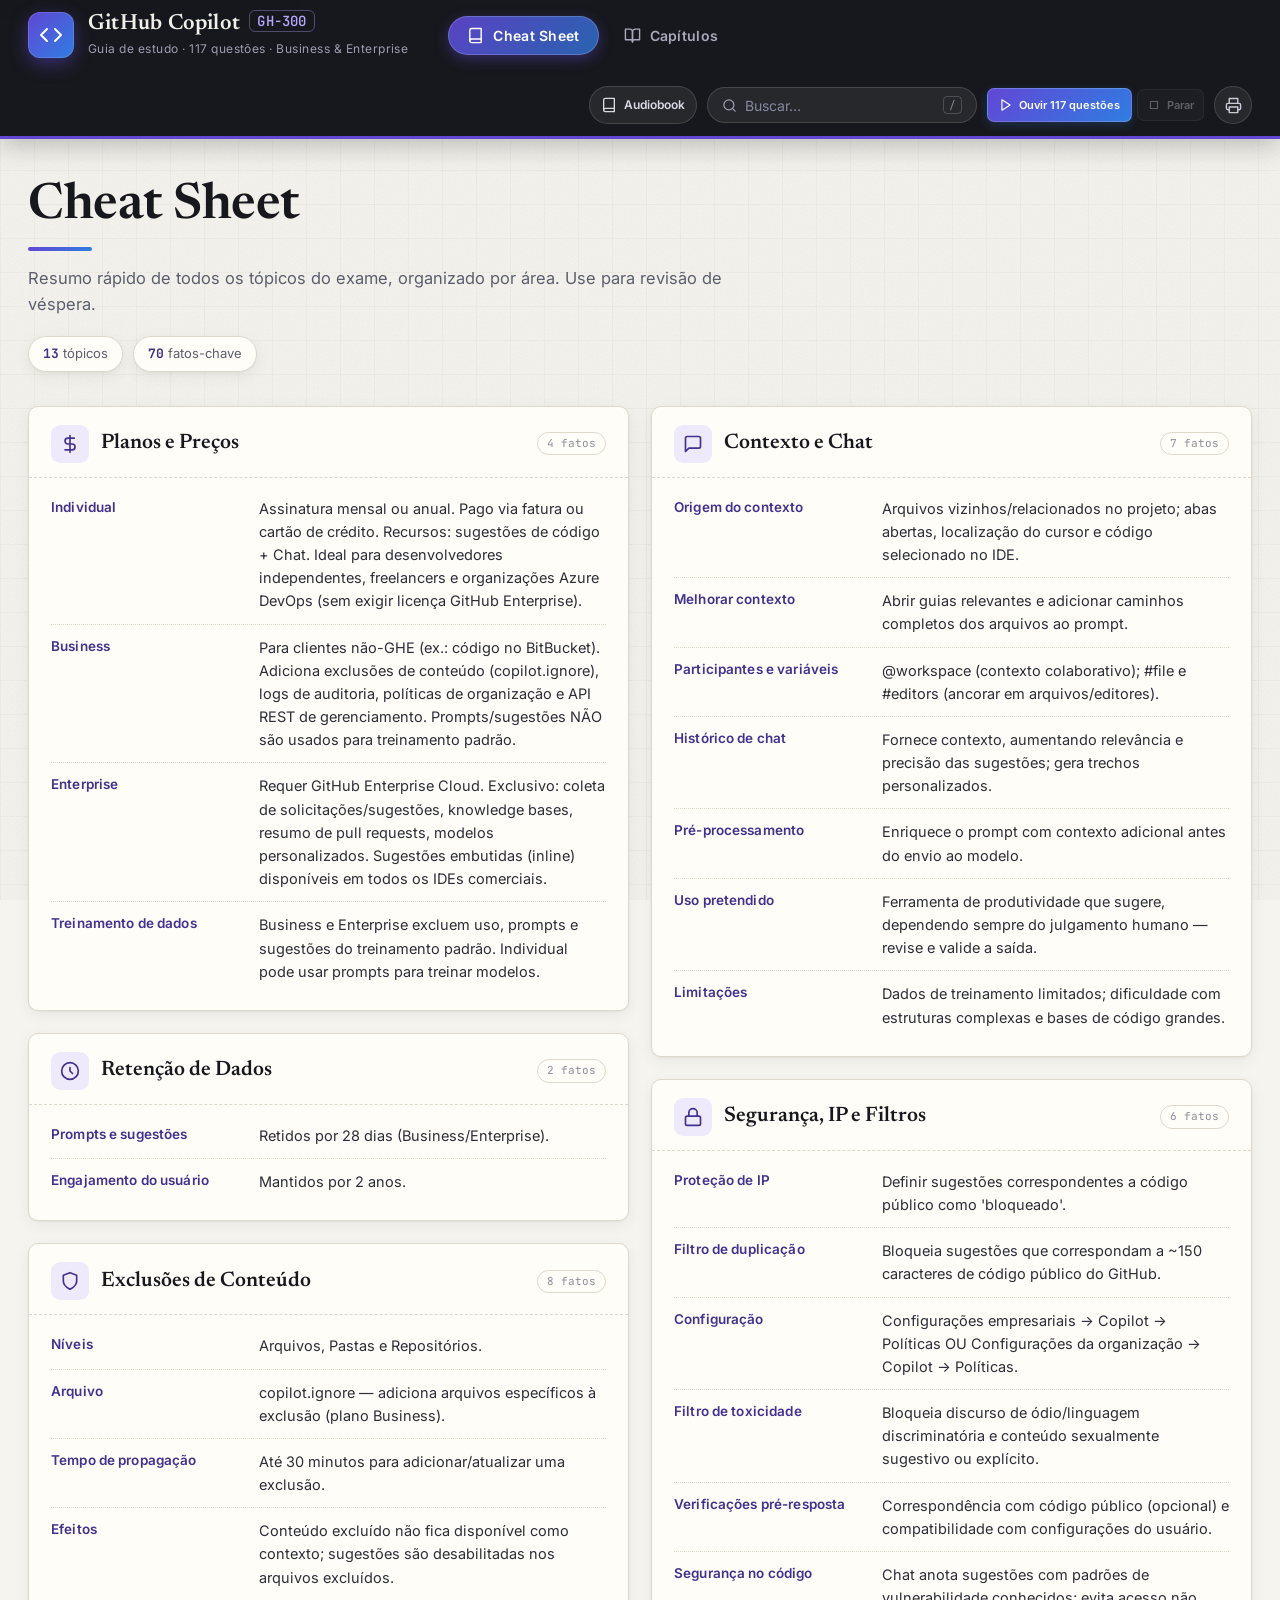
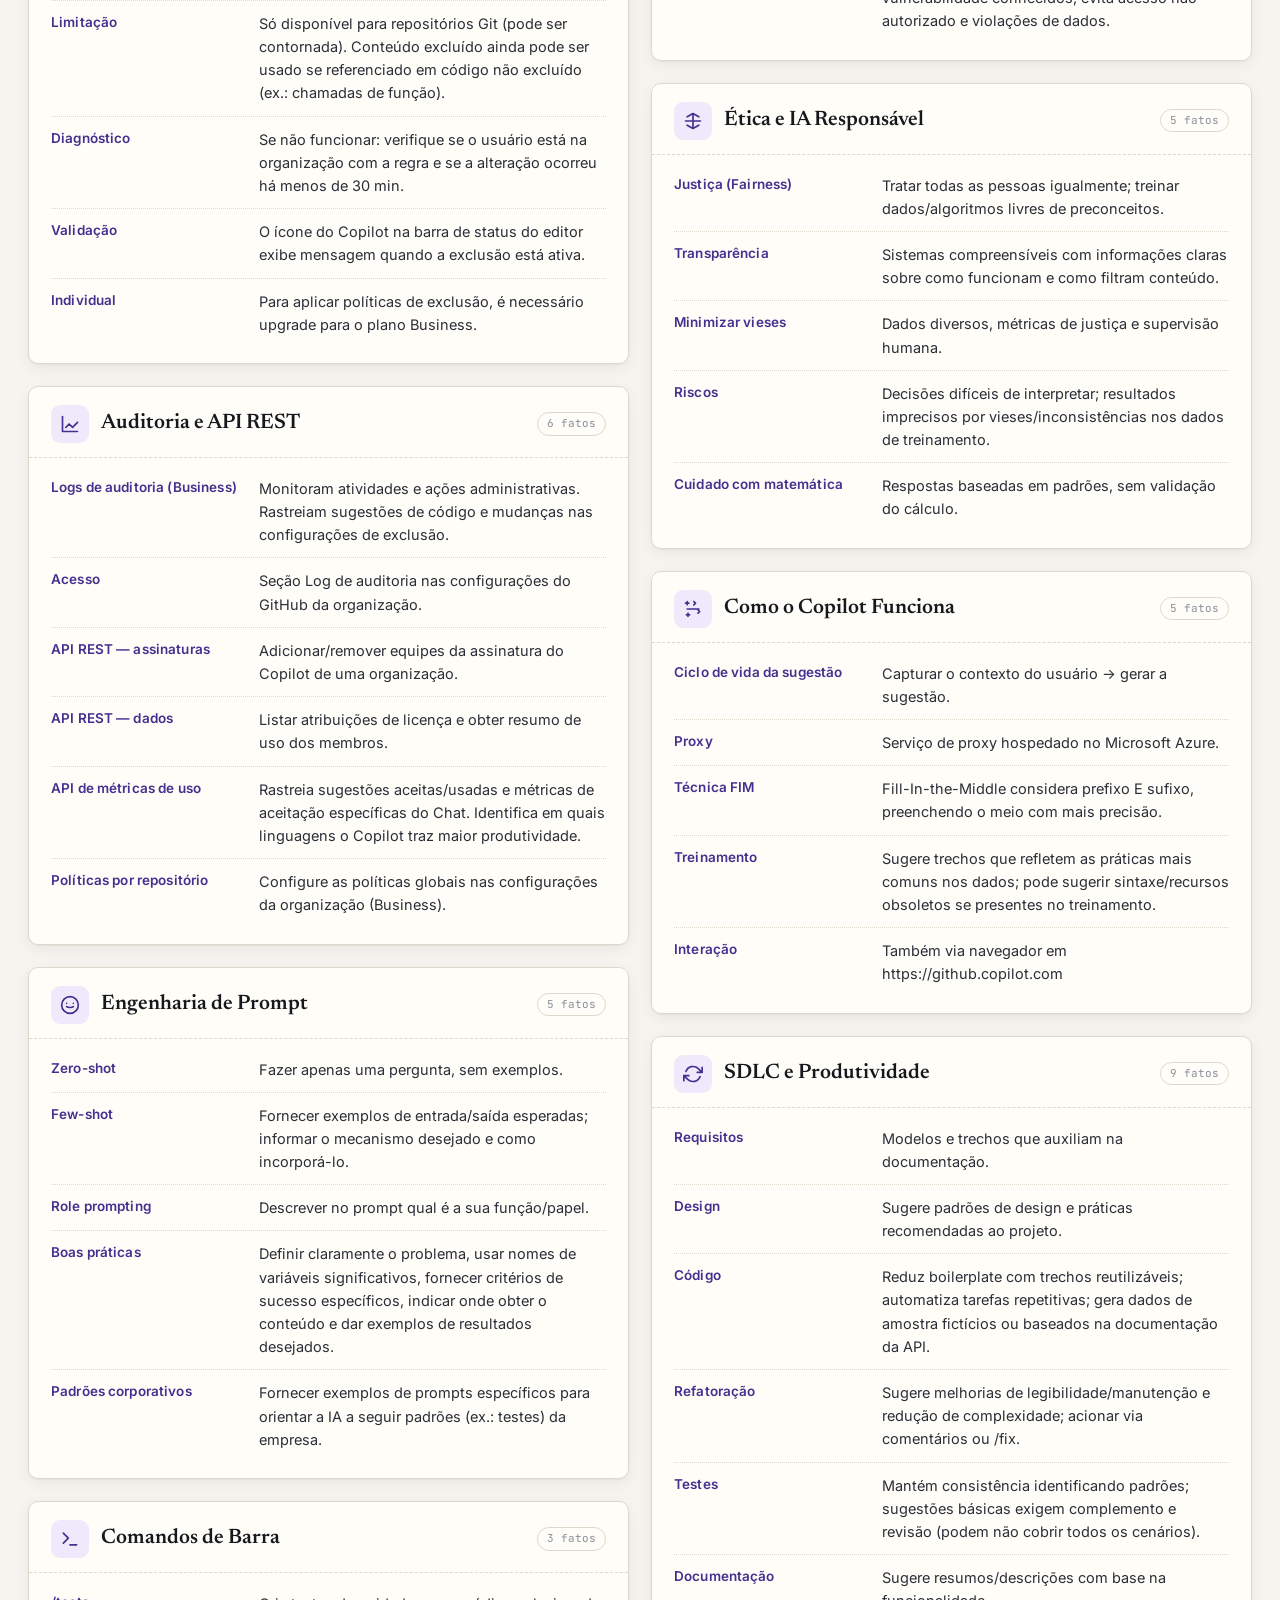
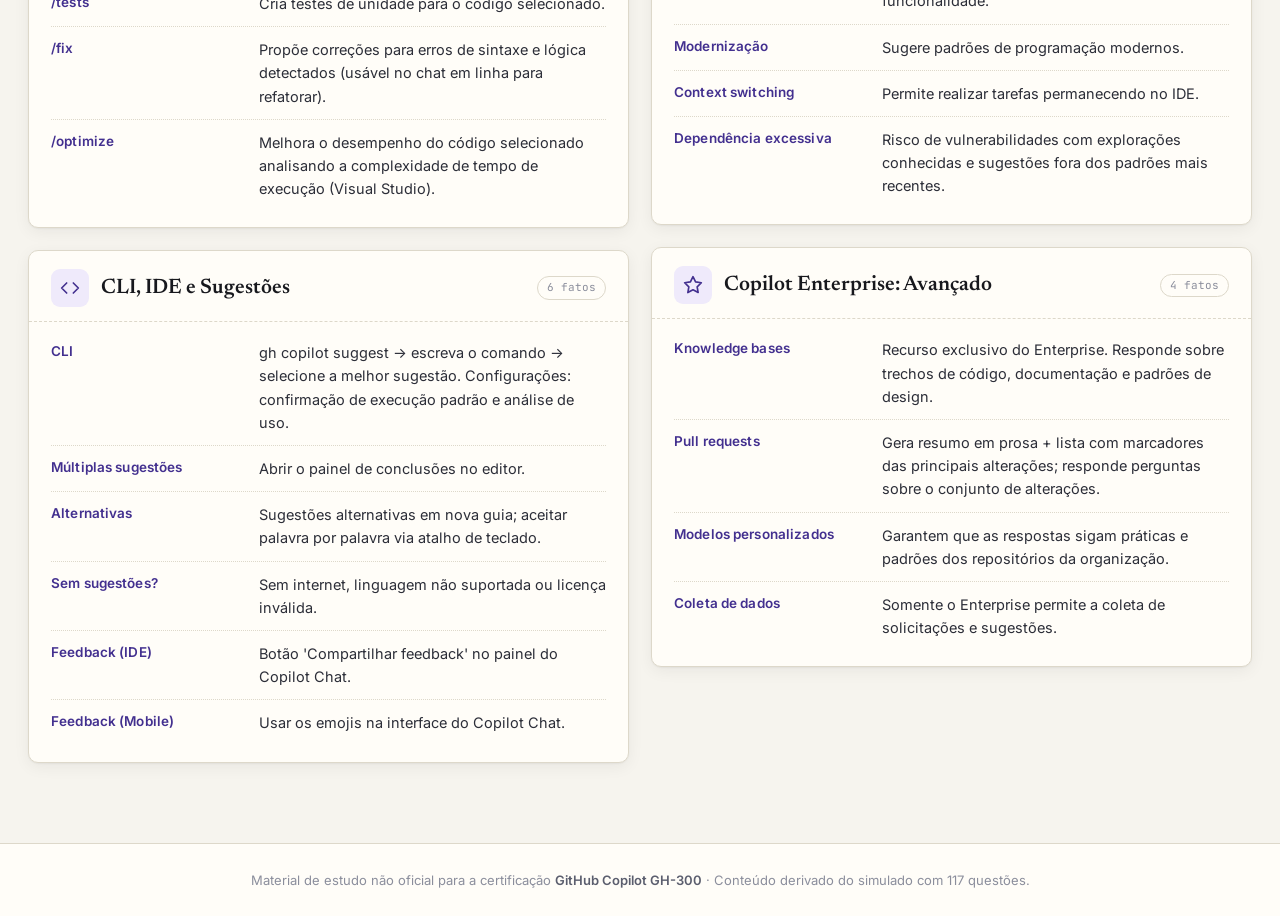
==== commit a76edcdc: "feat(audio): include audio" ====
--- a/index.html
+++ b/index.html
@@ -12,6 +12,7 @@
 <link rel="icon" href="data:image/svg+xml,<svg xmlns='http://www.w3.org/2000/svg' viewBox='0 0 100 100'><text y='.9em' font-size='90'>📘</text></svg>">
 </head>
 <body>
+<a class="skip-link" href="#main-content">Pular para o conteúdo principal</a>
 
 <header class="site-header">
   <div class="header-inner">
@@ -37,14 +38,18 @@
     </nav>
 
     <div class="header-tools">
+      <a class="header-page-link" href="audiobook.html" aria-label="Abrir o audiobook de estudo">
+        <svg viewBox="0 0 24 24" fill="none" stroke="currentColor" stroke-width="2" stroke-linecap="round" stroke-linejoin="round" aria-hidden="true"><path d="M4 19.5A2.5 2.5 0 0 1 6.5 17H20"></path><path d="M6.5 2H20v20H6.5A2.5 2.5 0 0 1 4 19.5v-15A2.5 2.5 0 0 1 6.5 2z"></path></svg>
+        <span>Audiobook</span>
+      </a>
       <div class="search-wrap">
         <svg class="search-icon" viewBox="0 0 24 24" fill="none" stroke="currentColor" stroke-width="2" stroke-linecap="round" stroke-linejoin="round"><circle cx="11" cy="11" r="8"></circle><line x1="21" y1="21" x2="16.65" y2="16.65"></line></svg>
         <input id="search" type="search" placeholder="Buscar…" autocomplete="off" aria-label="Buscar conteúdo">
         <kbd>/</kbd>
       </div>
-      <div class="speech-global" id="speech-global" aria-label="Leitura sequencial das questões">
+      <div class="speech-global" id="speech-global" aria-label="Reprodução sequencial dos áudios">
         <div class="speech-global-actions">
-          <button id="btn-speech-all" class="speech-global-btn" type="button" aria-label="Ler todas as 117 questões" aria-pressed="false">
+          <button id="btn-speech-all" class="speech-global-btn" type="button" aria-label="Ouvir todas as 117 questões" aria-pressed="false">
             <svg class="speech-global-icon-play" viewBox="0 0 24 24" fill="none" stroke="currentColor" stroke-width="2" stroke-linecap="round" stroke-linejoin="round" aria-hidden="true">
               <polygon points="5 3 19 12 5 21 5 3"></polygon>
             </svg>
@@ -54,14 +59,14 @@
             </svg>
             <span data-speech-all-label>Ouvir 117 questões</span>
           </button>
-          <button id="btn-speech-all-stop" class="speech-global-stop" type="button" aria-label="Parar leitura geral" disabled>
+          <button id="btn-speech-all-stop" class="speech-global-stop" type="button" aria-label="Parar reprodução geral" disabled>
             <svg viewBox="0 0 24 24" fill="none" stroke="currentColor" stroke-width="2" stroke-linecap="round" stroke-linejoin="round" aria-hidden="true">
               <rect x="6" y="6" width="12" height="12"></rect>
             </svg>
             <span>Parar</span>
           </button>
         </div>
-        <output id="speech-global-status" class="speech-global-status" role="status" aria-live="polite">Pronto para ler 117 questões</output>
+        <output id="speech-global-status" class="speech-global-status" role="status" aria-live="polite">Pronto para ouvir 117 questões</output>
         <span id="speech-global-voice" class="speech-global-voice" aria-live="polite"></span>
       </div>
       <button id="btn-print" class="icon-btn" title="Imprimir" aria-label="Imprimir">
@@ -71,7 +76,7 @@
   </div>
 </header>
 
-<main class="container">
+<main id="main-content" class="container">
 
   <!-- ═══════════ ABA: CHEAT SHEET ═══════════ -->
   <section id="view-cheatsheet" class="view active" role="tabpanel">
--- a/styles.css
+++ b/styles.css
@@ -721,10 +721,142 @@
   .speech-global-stop { padding: 8px; }
 }
 
+.skip-link {
+  position: fixed;
+  top: 12px;
+  left: 12px;
+  z-index: 100;
+  transform: translateY(-180%);
+  padding: 9px 13px;
+  border-radius: 7px;
+  background: var(--accent);
+  color: #fff;
+  font-weight: 600;
+  text-decoration: none;
+  box-shadow: var(--shadow-2);
+  transition: transform .2s;
+}
+
+.skip-link:focus {
+  transform: translateY(0);
+}
+
+.header-page-link {
+  display: inline-flex;
+  align-items: center;
+  gap: 7px;
+  padding: 8px 11px;
+  border: 1px solid rgba(255,255,255,.14);
+  border-radius: 999px;
+  background: rgba(255,255,255,.07);
+  color: #d8d9e4;
+  font-size: 12px;
+  font-weight: 600;
+  text-decoration: none;
+  white-space: nowrap;
+  transition: color .2s, background .2s, border-color .2s;
+}
+
+.header-page-link:hover {
+  background: rgba(255,255,255,.14);
+  color: #fff;
+  border-color: rgba(255,255,255,.3);
+}
+
+.header-page-link:focus-visible {
+  outline: 2px solid #b9a8ff;
+  outline-offset: 2px;
+}
+
+.header-page-link svg {
+  width: 16px;
+  height: 16px;
+  flex-shrink: 0;
+}
+
+.audiobook-player {
+  margin-bottom: 40px;
+  padding: 22px 24px;
+  background: var(--paper-2);
+  border: 1px solid var(--line);
+  border-radius: var(--radius);
+  box-shadow: var(--shadow-1);
+}
+
+.audiobook-player h2,
+.audiobook-transcript-title {
+  font-family: var(--font-display);
+  font-weight: 600;
+  line-height: 1.2;
+}
+
+.audiobook-player p {
+  margin-top: 8px;
+  color: var(--ink-3);
+}
+
+.audiobook-player audio {
+  display: block;
+  width: 100%;
+  min-height: 40px;
+  margin: 18px 0 12px;
+}
+
+.audiobook-download {
+  color: var(--accent-ink);
+  font-size: 13px;
+  font-weight: 600;
+}
+
+.audiobook-transcript-title {
+  margin-bottom: 28px;
+  font-size: clamp(26px, 4vw, 36px);
+}
+
+.audiobook-preamble {
+  margin-bottom: 48px;
+}
+
+.audiobook-text {
+  max-width: 78ch;
+}
+
+.audiobook-text p {
+  margin: 0 0 18px;
+  color: var(--ink-2);
+  font-family: var(--font-display);
+  font-size: 18px;
+  line-height: 1.72;
+}
+
+.audiobook-text p:last-child {
+  margin-bottom: 0;
+}
+
+.audiobook-ending {
+  margin-top: 20px;
+  padding-top: 24px;
+  border-top: 1px solid var(--line);
+}
+
+@media (max-width: 560px) {
+  .header-page-link span {
+    display: none;
+  }
+
+  .header-page-link {
+    padding: 9px;
+  }
+
+  .audiobook-player {
+    padding: 18px;
+  }
+}
+
 /* ═══════════ IMPRESSÃO ═══════════ */
 
 @media print {
-  .site-header, .chapter-nav, .site-footer, .q-studied-label, .q-audio-controls, .speech-global, #btn-print { display: none !important; }
+  .site-header, .chapter-nav, .site-footer, .q-studied-label, .q-audio-controls, .speech-global, #btn-print, .audiobook-player, .skip-link { display: none !important; }
   body { background: #fff; }
   body::before { display: none; }
   .view { display: block !important; page-break-before: always; }
